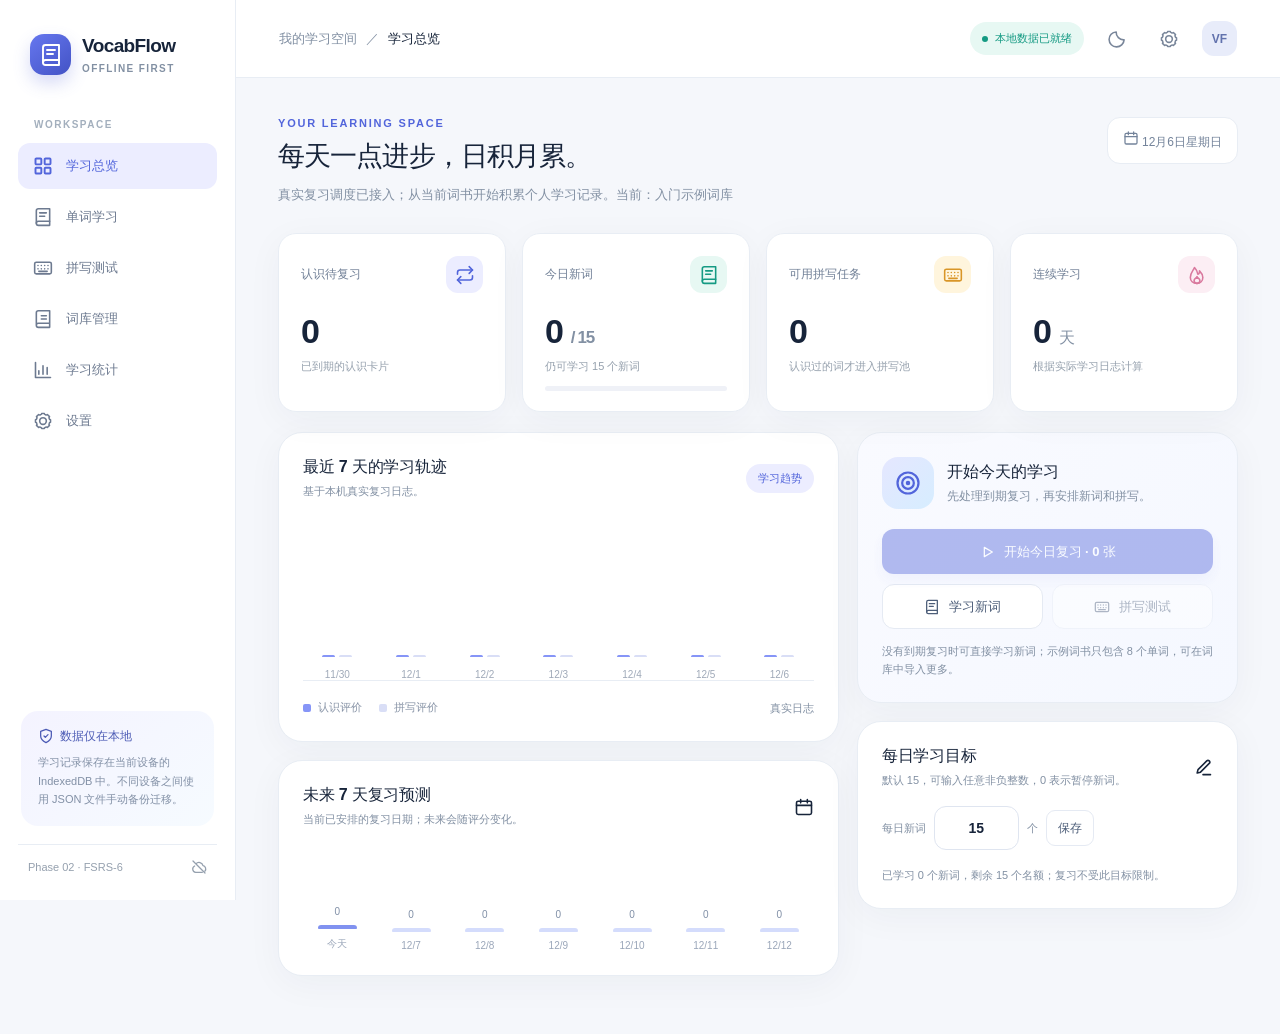
==== index.html @ 05d101ba "Add files via upload" ====
<!doctype html>
<html lang="zh-CN">
<head>
  <meta charset="UTF-8" />
  <meta name="viewport" content="width=device-width,initial-scale=1,viewport-fit=cover" />
  <meta name="theme-color" content="#f5f7fb" />
  <meta name="description" content="VocabFlow 第一阶段 UI 原型：数据仪表盘、专注背词、独立拼写测试。" />
  <title>VocabFlow · Phase 2 离线学习</title>
  <link rel="stylesheet" href="./styles.css" />
</head>
<body>
  <svg xmlns="http://www.w3.org/2000/svg" style="position:absolute;width:0;height:0;overflow:hidden" aria-hidden="true">
    <symbol id="i-book" viewBox="0 0 24 24"><path d="M4 19.5A2.5 2.5 0 0 1 6.5 17H20"/><path d="M6.5 2H20v20H6.5A2.5 2.5 0 0 1 4 19.5v-15A2.5 2.5 0 0 1 6.5 2Z"/><path d="M8 7h8M8 11h6"/></symbol>
    <symbol id="i-grid" viewBox="0 0 24 24"><rect x="3" y="3" width="7" height="7" rx="1"/><rect x="14" y="3" width="7" height="7" rx="1"/><rect x="3" y="14" width="7" height="7" rx="1"/><rect x="14" y="14" width="7" height="7" rx="1"/></symbol>
    <symbol id="i-repeat" viewBox="0 0 24 24"><path d="m17 2 4 4-4 4"/><path d="M3 11V9a3 3 0 0 1 3-3h15"/><path d="m7 22-4-4 4-4"/><path d="M21 13v2a3 3 0 0 1-3 3H3"/></symbol>
    <symbol id="i-keyboard" viewBox="0 0 24 24"><rect x="2" y="5" width="20" height="14" rx="2"/><path d="M6 9h.01M10 9h.01M14 9h.01M18 9h.01M6 13h.01M10 13h.01M14 13h.01M18 13h.01M7 16h10"/></symbol>
    <symbol id="i-library" viewBox="0 0 24 24"><path d="M4 19.5A2.5 2.5 0 0 1 6.5 17H20M6.5 2H20v20H6.5A2.5 2.5 0 0 1 4 19.5v-15A2.5 2.5 0 0 1 6.5 2Z"/><path d="M10 8h6M10 12h6"/></symbol>
    <symbol id="i-chart" viewBox="0 0 24 24"><path d="M3 3v18h18M7 17v-4M12 17V7M17 17v-8"/></symbol>
    <symbol id="i-settings" viewBox="0 0 24 24"><path d="M12 8a4 4 0 1 0 0 8 4 4 0 0 0 0-8Z"/><path d="M19.4 15a2 2 0 0 0 .4 2.2l-2.6 2.6a2 2 0 0 0-2.2-.4 2 2 0 0 0-1.4 1.6h-3.2a2 2 0 0 0-1.4-1.6 2 2 0 0 0-2.2.4l-2.6-2.6a2 2 0 0 0 .4-2.2A2 2 0 0 0 3 13.6v-3.2A2 2 0 0 0 4.6 9a2 2 0 0 0-.4-2.2L6.8 4.2A2 2 0 0 0 9 4.6 2 2 0 0 0 10.4 3h3.2A2 2 0 0 0 15 4.6a2 2 0 0 0 2.2-.4l2.6 2.6a2 2 0 0 0-.4 2.2 2 2 0 0 0 1.6 1.4v3.2a2 2 0 0 0-1.6 1.4Z"/></symbol>
    <symbol id="i-left" viewBox="0 0 24 24"><path d="m15 18-6-6 6-6"/></symbol>
    <symbol id="i-right" viewBox="0 0 24 24"><path d="M5 12h14m-6-6 6 6-6 6"/></symbol>
    <symbol id="i-play" viewBox="0 0 24 24"><path d="m8 5 12 7-12 7V5Z"/></symbol>
    <symbol id="i-volume" viewBox="0 0 24 24"><path d="M11 5 6 9H3v6h3l5 4V5ZM15 9a5 5 0 0 1 0 6m3-9a9 9 0 0 1 0 12"/></symbol>
    <symbol id="i-check" viewBox="0 0 24 24"><path d="m5 12 4 4L19 6"/></symbol>
    <symbol id="i-x" viewBox="0 0 24 24"><path d="M18 6 6 18M6 6l12 12"/></symbol>
    <symbol id="i-target" viewBox="0 0 24 24"><circle cx="12" cy="12" r="9"/><circle cx="12" cy="12" r="5"/><circle cx="12" cy="12" r="1"/></symbol>
    <symbol id="i-flame" viewBox="0 0 24 24"><path d="M12 22c4 0 7-3 7-7 0-4-2-6-4-8 .2 3-1.2 4-2 4-.5-4-2.6-6.5-4-8-1 3-5 6-5 12 0 4 3 7 8 7Z"/><path d="M12 22c2 0 3.5-1.6 3.5-3.5S13 16 12 14c-1 2-3.5 2.6-3.5 4.5S10 22 12 22Z"/></symbol>
    <symbol id="i-calendar" viewBox="0 0 24 24"><rect x="3" y="5" width="18" height="16" rx="2"/><path d="M16 3v4M8 3v4M3 10h18"/></symbol>
    <symbol id="i-moon" viewBox="0 0 24 24"><path d="M20.5 13A9 9 0 0 1 11 3.5 9 9 0 1 0 20.5 13Z"/></symbol>
    <symbol id="i-sun" viewBox="0 0 24 24"><circle cx="12" cy="12" r="4"/><path d="M12 2v2m0 16v2M4.93 4.93l1.41 1.41m11.32 11.32 1.41 1.41M2 12h2m16 0h2M4.93 19.07l1.41-1.41M17.66 6.34l1.41-1.41"/></symbol>
    <symbol id="i-info" viewBox="0 0 24 24"><circle cx="12" cy="12" r="10"/><path d="M12 11v6m0-10h.01"/></symbol>
    <symbol id="i-upload" viewBox="0 0 24 24"><path d="M12 16V3m-5 5 5-5 5 5M4 17v3a1 1 0 0 0 1 1h14a1 1 0 0 0 1-1v-3"/></symbol>
    <symbol id="i-alert" viewBox="0 0 24 24"><path d="M10.3 3.3 1.9 18a2 2 0 0 0 1.7 3h16.8a2 2 0 0 0 1.7-3L13.7 3.3a2 2 0 0 0-3.4 0Z"/><path d="M12 9v4m0 4h.01"/></symbol>
    <symbol id="i-search" viewBox="0 0 24 24"><circle cx="11" cy="11" r="7"/><path d="m20 20-4-4"/></symbol>
    <symbol id="i-edit" viewBox="0 0 24 24"><path d="M12 20h9M16.5 3.5a2.1 2.1 0 0 1 3 3L9 17l-4 1 1-4Z"/></symbol>
    <symbol id="i-shield" viewBox="0 0 24 24"><path d="M12 22s8-4 8-10V5l-8-3-8 3v7c0 6 8 10 8 10Z"/><path d="m9 12 2 2 4-4"/></symbol>
    <symbol id="i-refresh" viewBox="0 0 24 24"><path d="M20 11a8 8 0 1 0-2.5 6m2.5 3v-6h-6"/></symbol>
    <symbol id="i-cloud-off" viewBox="0 0 24 24"><path d="M3 3l18 18M7.4 7.4A6 6 0 0 1 18 10a5 5 0 0 1 3 8M5.5 10.5A5 5 0 0 0 7 20h10"/></symbol>
    <symbol id="i-undo" viewBox="0 0 24 24"><path d="M9 14 4 9l5-5M4 9h10a6 6 0 0 1 0 12h-2"/></symbol>
    <symbol id="i-pause" viewBox="0 0 24 24"><path d="M9 5v14M15 5v14"/></symbol>
  </svg>
  <div id="app"></div>
  <link rel="manifest" href="./manifest.webmanifest" /><script src="./fsrs6.js" defer></script><script src="./storage.js" defer></script><script src="./app.js" defer></script>
</body>
</html>
---- styles.css ----
:root{font-family:Inter,-apple-system,BlinkMacSystemFont,"Segoe UI","Microsoft YaHei",sans-serif;color:#18233b;background:#f5f7fb;font-synthesis:none;font-weight:400;text-rendering:optimizeLegibility;-webkit-font-smoothing:antialiased;--bg:#f5f7fb;--surface:#fff;--surface2:#f9fbff;--line:#e8edf4;--ink:#17243a;--muted:#8290a3;--accent:#5265db;--accent-soft:#ecedff;--accent-hover:#3c50ca;--teal:#159a83;--teal-soft:#e7f8f3;--amber:#d99628;--amber-soft:#fff5dd;--danger:#db6372;--danger-soft:#fef0f1;--shadow:0 8px 36px rgba(27,44,79,.045);--shadow-lg:0 22px 54px rgba(39,55,85,.09);--radius:18px;--radius-lg:24px}
*{box-sizing:border-box}html{min-width:320px;scroll-behavior:smooth}body{margin:0;min-width:320px}button,input,textarea{font:inherit}button{cursor:pointer}button:disabled{opacity:.43;cursor:not-allowed;transform:none!important}button:focus-visible,input:focus-visible,a:focus-visible{outline:3px solid #91a0ff;outline-offset:3px}button,.icon-btn{transition:background .15s,transform .15s,border-color .15s,color .15s}button:not(:disabled):active{transform:scale(.98)}a{color:inherit;text-decoration:none}h1,h2,h3,p{margin:0}.svg-icon{width:20px;height:20px;stroke:currentColor;stroke-width:1.9;fill:none;stroke-linecap:round;stroke-linejoin:round;flex-shrink:0}.icon-sm{width:16px;height:16px}.icon-xs{width:14px;height:14px}.icon-lg{width:24px;height:24px}.icon-xl{width:28px;height:28px}.app-shell{min-height:100vh;display:grid;grid-template-columns:236px minmax(0,1fr)}.sidebar{background:var(--surface);border-right:1px solid var(--line);padding:32px 18px 22px;display:flex;flex-direction:column;gap:0;position:sticky;top:0;height:100vh}.brand{display:flex;align-items:center;gap:11px;padding:2px 12px 36px}.brand-icon{width:41px;height:41px;border-radius:14px;display:flex;align-items:center;justify-content:center;background:linear-gradient(140deg,#6677ef,#4353c5);color:#fff;box-shadow:0 8px 17px rgba(82,101,219,.24)}.brand h1{font-size:19px;letter-spacing:-.6px;font-weight:750;line-height:1.2}.brand small{display:block;color:var(--muted);font-size:10px;margin-top:5px;letter-spacing:1.4px;font-weight:600}.section-caption{font-size:10px;color:#a3afbd;letter-spacing:1.5px;font-weight:750;padding:0 16px;margin:8px 0 13px}.nav-list{display:flex;flex-direction:column;gap:5px}.nav-btn{border:0;background:transparent;color:#6d7a90;display:flex;align-items:center;gap:13px;padding:13px 15px;width:100%;text-align:left;border-radius:12px;font-size:13px;font-weight:560}.nav-btn:hover{background:var(--surface2);color:var(--ink)}.nav-btn.active{background:var(--accent-soft);color:var(--accent);font-weight:750}.nav-btn.active .svg-icon{stroke-width:2.3}.sidebar-spacer{flex:1}.side-notice{border-radius:17px;background:linear-gradient(140deg,#f4f3ff,#f6fbff);padding:17px;margin:8px 3px 18px}.side-notice .notice-head{color:#4c5bb5;font-weight:750;font-size:12px;display:flex;align-items:center;gap:6px}.side-notice p{font-size:11px;line-height:1.7;color:#8290a6;margin-top:8px}.sidebar-foot{padding:14px 10px 3px;border-top:1px solid var(--line);display:flex;align-items:center;justify-content:space-between;color:#95a0ae;font-size:11px}.main-frame{min-width:0;min-height:100vh;display:flex;flex-direction:column}.topbar{height:78px;border-bottom:1px solid var(--line);display:flex;align-items:center;justify-content:space-between;padding:0 43px;gap:16px;background:var(--surface)}.breadcrumb{font-size:13px;color:var(--muted);display:flex;align-items:center;gap:9px}.breadcrumb strong{color:var(--ink);font-weight:700}.top-right{display:flex;align-items:center;gap:14px}.status-pill{font-size:11px;border-radius:999px;background:var(--teal-soft);color:var(--teal);display:flex;align-items:center;gap:7px;padding:9px 12px;font-weight:650}.status-dot{width:6px;height:6px;border-radius:50%;background:var(--teal)}.avatar{height:35px;width:35px;border-radius:12px;background:#e8ecfa;color:#6272ad;display:grid;place-items:center;font-size:12px;font-weight:800}.icon-btn{background:transparent;border:1px solid transparent;color:#79869a;border-radius:11px;width:38px;height:38px;display:inline-flex;align-items:center;justify-content:center}.icon-btn:hover{background:var(--surface2);color:var(--accent)}.content{padding:39px 42px 58px;width:100%;max-width:1400px;margin:0 auto;flex:1}.page-heading{display:flex;justify-content:space-between;align-items:start;gap:24px;margin-bottom:27px}.eyebrow{font-size:11px;font-weight:750;letter-spacing:1.8px;color:var(--accent);text-transform:uppercase;margin-bottom:10px}.page-title{font-size:27px;letter-spacing:-.9px;line-height:1.3;font-weight:790}.page-desc{color:var(--muted);margin-top:10px;font-size:13px;line-height:1.7}.date-chip{padding:12px 15px;border:1px solid var(--line);background:var(--surface);border-radius:13px;color:#73839a;font-size:12px;white-space:nowrap}.metrics-grid{display:grid;grid-template-columns:repeat(4,minmax(0,1fr));gap:16px;margin-bottom:20px}.metric-card{background:var(--surface);border:1px solid var(--line);border-radius:var(--radius);padding:22px 22px 20px;min-height:157px;box-shadow:var(--shadow);position:relative;overflow:hidden}.metric-top{display:flex;align-items:center;justify-content:space-between;gap:9px;font-size:12px;color:#718097;font-weight:600}.metric-icon{height:37px;width:37px;border-radius:12px;display:grid;place-items:center}.metric-icon.lavender{background:var(--accent-soft);color:var(--accent)}.metric-icon.mint{background:var(--teal-soft);color:var(--teal)}.metric-icon.orange{background:var(--amber-soft);color:var(--amber)}.metric-icon.pink{background:#fceef4;color:#d9799e}.metric-value{font-size:34px;letter-spacing:-1.3px;line-height:1;margin:21px 0 11px;font-weight:790}.metric-foot{font-size:11px;color:#95a0ad}.metric-foot strong{color:var(--teal);font-weight:700}.mini-progress{height:5px;border-radius:100px;background:#eff1f7;overflow:hidden;margin-top:12px}.mini-progress>span{height:100%;display:block;background:var(--accent);border-radius:100px;transition:width .2s}.main-grid{display:grid;grid-template-columns:1.25fr .85fr;gap:18px}.panel{border:1px solid var(--line);border-radius:var(--radius-lg);background:var(--surface);box-shadow:var(--shadow);padding:24px}.panel-head{display:flex;justify-content:space-between;align-items:center;gap:12px;margin-bottom:22px}.panel-title{font-size:16px;font-weight:750;letter-spacing:-.2px}.panel-subtitle{font-size:11px;color:var(--muted);margin-top:5px;line-height:1.6}.panel-link{color:var(--accent);font-size:12px;font-weight:650;background:none;border:0;padding:7px}.action-panel{background:linear-gradient(125deg,#f9faff,#f5f8ff)}.start-intro{display:flex;align-items:center;gap:13px;margin-bottom:20px}.start-art{height:52px;width:52px;border-radius:16px;background:linear-gradient(135deg,#e5e7ff,#d6edff);display:grid;place-items:center;color:var(--accent)}.start-intro h3{font-size:16px;font-weight:750}.start-intro p{margin-top:5px;font-size:12px;color:var(--muted)}.btn{min-height:45px;border:1px solid transparent;border-radius:12px;font-size:13px;font-weight:740;display:inline-flex;align-items:center;justify-content:center;gap:9px;padding:10px 16px;line-height:1.35}.btn-primary{background:var(--accent);color:white;box-shadow:0 6px 13px rgba(82,101,219,.13)}.btn-primary:hover:not(:disabled){background:var(--accent-hover)}.btn-secondary{color:#4d5e79;background:var(--surface);border-color:#e5eaf3}.btn-secondary:hover:not(:disabled){background:var(--accent-soft);color:var(--accent);border-color:#d4d8ff}.btn-ghost{background:transparent;color:#7b889d}.btn-ghost:hover:not(:disabled){background:var(--surface2)}.btn-danger{color:#bb4154;background:var(--danger-soft);border-color:#facbd2}.btn-full{width:100%}.btn-sm{min-height:36px;padding:8px 11px;font-size:12px;border-radius:9px}.action-secondary{display:grid;grid-template-columns:1fr 1fr;gap:9px;margin-top:10px}.section-stack{display:flex;flex-direction:column;gap:18px}.chart-area{height:158px;display:flex;align-items:end;gap:17px;border-bottom:1px solid var(--line);padding:12px 6px 0}.chart-col{flex:1;min-width:0;display:flex;flex-direction:column;align-items:center;justify-content:end;height:100%;gap:5px}.chart-bars{height:120px;display:flex;align-items:flex-end;justify-content:center;gap:4px;width:100%}.bar{display:block;width:13px;max-width:38%;border-radius:5px 5px 1px 1px;min-height:2px}.bar-primary{background:#8695f7}.bar-muted{background:#d9def6}.chart-day{font-size:10px;color:#9fa9b8;padding-top:7px}.legend{display:flex;gap:17px;font-size:11px;color:#8793a6}.legend span{display:flex;align-items:center;gap:7px}.legend i{width:8px;height:8px;border-radius:2px;display:inline-block}.chart-footer{display:flex;justify-content:space-between;align-items:center;gap:12px;margin-top:18px}.goal-row{display:flex;gap:11px;align-items:center;justify-content:space-between}.goal-text{font-size:12px;color:var(--muted)}.goal-value{font-size:13px;font-weight:750;color:var(--ink)}.divider{height:1px;background:var(--line);margin:20px 0}.small-label{font-size:11px;color:var(--muted)}.input{background:var(--surface);border:1px solid #dfe5f0;border-radius:12px;padding:12px 13px;min-height:44px;width:100%;font-size:14px;color:var(--ink);outline:none}.input:focus{border-color:var(--accent);box-shadow:0 0 0 3px rgba(82,101,219,.10)}.goal-inline{display:flex;align-items:center;gap:8px}.goal-inline .input{width:85px;text-align:center;font-weight:700}.goal-error{font-size:11px;color:var(--danger);margin-top:9px}.goal-success{font-size:11px;color:var(--teal);margin-top:9px}.forecast{display:flex;align-items:end;gap:9px;height:100px;padding:5px 2px 0}.forecast-item{flex:1;display:flex;align-items:center;justify-content:end;flex-direction:column;gap:8px;height:100%}.forecast-bar{width:100%;max-width:39px;min-height:4px;border-radius:7px 7px 2px 2px;background:#d4dcfc}.forecast-bar.today{background:#8192f0}.forecast-item small{font-size:10px;color:#9aa6b9}.forecast-item em{font-size:10px;font-style:normal;color:#8190a7}.page-footer{font-size:11px;color:#a1acbb;text-align:right;padding-top:24px}.subtle-hint{font-size:11px;color:var(--muted);line-height:1.65}.focus-shell{max-width:790px;margin:0 auto;padding-top:2px;min-height:calc(100vh - 220px)}.focus-head{display:flex;align-items:center;justify-content:space-between;gap:12px;margin-bottom:17px}.back-link{background:transparent;border:0;color:#79879a;display:flex;gap:8px;align-items:center;padding:8px 0;font-size:12px}.back-link:hover{color:var(--accent)}.focus-label{display:flex;flex-direction:column;align-items:center;gap:4px}.focus-label b{font-size:13px;font-weight:750}.focus-label span{font-size:11px;color:var(--muted)}.progress-track{height:6px;background:#e9edf7;border-radius:100px;overflow:hidden;margin:0 0 22px}.progress-fill{height:100%;border-radius:100px;background:linear-gradient(90deg,#7889ee,#5265db);transition:width .2s}.flash-card{background:var(--surface);border:1px solid var(--line);box-shadow:var(--shadow-lg);border-radius:26px;min-height:352px;padding:40px 36px;display:flex;justify-content:center;align-items:center;flex-direction:column;text-align:center;position:relative;gap:13px}.word{font-size:43px;line-height:1.2;font-weight:750;letter-spacing:-1.25px;overflow-wrap:anywhere}.ipa{font-size:16px;color:#98a4b8;display:flex;align-items:center;justify-content:center;gap:7px}.word-tag{position:absolute;left:22px;top:21px;border-radius:99px;background:var(--surface2);color:#8b97a9;padding:6px 11px;font-size:10px;font-weight:700;letter-spacing:.25px}.word-meaning{font-size:20px;font-weight:750;margin:3px 0 0;color:var(--ink);line-height:1.5}.word-example{font-size:14px;color:#55647d;line-height:1.8;margin-top:7px;max-width:95%}.word-example-cn{font-size:12px;color:#9aa5b6;line-height:1.7}.word-instruction{color:#a5afc0;font-size:12px;margin-top:18px}.focus-actions{max-width:600px;margin:23px auto 0;display:flex;flex-direction:column;gap:13px}.rating-grid{display:grid;grid-template-columns:repeat(4,1fr);gap:10px}.rating-btn{border:1px solid var(--line);background:var(--surface);min-height:68px;border-radius:15px;display:flex;flex-direction:column;align-items:center;justify-content:center;gap:6px;box-shadow:var(--shadow);font-size:13px;font-weight:750;color:var(--ink)}.rating-btn small{font-size:10px;color:var(--muted);font-weight:500}.rating-btn.again{color:var(--danger)}.rating-btn.hard{color:var(--amber)}.rating-btn.good{color:var(--accent)}.rating-btn.easy{color:var(--teal)}.rating-btn:hover{border-color:#a9b4f5;background:var(--surface2)}.focus-help{display:flex;align-items:center;justify-content:space-between;gap:10px;color:#97a4b5;font-size:11px;margin-top:15px}.shortcut{display:inline-flex;align-items:center;justify-content:center;border:1px solid #dfe5f1;border-bottom-width:2px;border-radius:6px;font-size:10px;padding:2px 5px;min-width:22px;color:#8e9bb0}.focus-bottom-note{text-align:center;font-size:11px;color:#a9b2c1;margin-top:28px}.spelling-prompt{background:var(--surface);border:1px solid var(--line);box-shadow:var(--shadow);border-radius:24px;min-height:207px;padding:35px 22px;display:flex;justify-content:center;align-items:center;gap:11px;flex-direction:column;text-align:center}.spelling-prompt p{font-size:12px;color:var(--muted)}.spelling-prompt h2{font-size:25px;line-height:1.5;font-weight:750}.pos-pill{font-size:11px;border-radius:99px;background:var(--surface2);color:#8997a8;padding:6px 12px}.spelling-form{max-width:590px;margin:26px auto 0}.input-caption{display:block;font-size:12px;color:#697790;font-weight:700;margin-bottom:10px}.spell-input{height:60px;font-size:20px;text-align:center;letter-spacing:1.2px}.spell-buttons{display:flex;gap:10px;margin-top:15px}.spell-buttons .btn{flex:1}.result-box{background:var(--surface);border:1px solid var(--line);border-radius:16px;padding:19px 20px;margin-top:15px}.result-title{display:flex;align-items:center;gap:9px;font-weight:750;font-size:14px}.result-title.ok{color:var(--teal)}.result-title.no{color:var(--danger)}.result-box p{font-size:12px;line-height:1.8;color:var(--muted);margin-top:10px}.result-box strong{color:var(--ink)}.chip{display:inline-flex;align-items:center;gap:6px;padding:7px 10px;border-radius:99px;font-size:11px;color:#68778b;background:var(--surface2)}.pill-header{font-size:11px;color:var(--accent);background:var(--accent-soft);border-radius:99px;padding:7px 12px;font-weight:750}.empty-panel{max-width:560px;min-height:350px;margin:45px auto 0;display:flex;justify-content:center;align-items:center;text-align:center;flex-direction:column;gap:12px;background:var(--surface);border:1px solid var(--line);border-radius:24px;padding:34px}.empty-circle{width:74px;height:74px;background:var(--accent-soft);border-radius:25px;display:grid;place-items:center;color:var(--accent)}.empty-panel h2{font-size:20px}.empty-panel p{font-size:13px;color:var(--muted);line-height:1.75;max-width:350px}.spinner{width:28px;height:28px;border-radius:50%;border:3px solid #dfe4fe;border-top-color:var(--accent);animation:spin .8s linear infinite}@keyframes spin{to{transform:rotate(360deg)}}.stack{display:flex;flex-direction:column;gap:17px}.deck-grid{display:grid;grid-template-columns:repeat(3,minmax(0,1fr));gap:17px}.deck-card{border:1px solid var(--line);background:var(--surface);border-radius:20px;padding:23px;box-shadow:var(--shadow)}.deck-card h3{font-size:17px;line-height:1.5;margin-top:15px}.deck-card p{font-size:12px;color:var(--muted);line-height:1.7;margin-top:7px}.deck-card .btn{margin-top:19px}.deck-top{display:flex;justify-content:space-between;align-items:center}.deck-top .metric-icon{width:46px;height:46px}.tiny-badge{border-radius:99px;padding:5px 9px;background:var(--surface2);font-size:10px;color:var(--muted);font-weight:650}.search-bar{display:flex;gap:10px;align-items:center;margin-bottom:22px}.search-bar .input{max-width:400px}.word-list{border:1px solid var(--line);border-radius:16px;background:var(--surface);overflow:hidden}.word-row{display:grid;grid-template-columns:1fr 1fr auto;align-items:center;padding:15px 18px;gap:12px;border-bottom:1px solid var(--line)}.word-row:last-child{border-bottom:0}.word-row b{font-size:14px}.word-row small{font-size:12px;color:var(--muted)}.word-row .tiny-badge{justify-self:end}.stat-grid{display:grid;grid-template-columns:repeat(3,minmax(0,1fr));gap:16px}.settings-grid{display:grid;grid-template-columns:1fr 1fr;gap:18px}.setting-row{display:flex;justify-content:space-between;align-items:center;gap:16px;padding:17px 0;border-bottom:1px solid var(--line)}.setting-row:last-child{border:0}.setting-row strong{display:block;font-size:13px;font-weight:700}.setting-row p{font-size:11px;color:var(--muted);margin-top:6px;line-height:1.6}.switch{width:43px;height:25px;display:inline-flex;align-items:center;justify-content:flex-start;background:#dce3ef;border:0;border-radius:99px;padding:3px;transition:background .15s}.switch.on{justify-content:flex-end;background:var(--accent)}.switch:after{content:"";width:19px;height:19px;background:#fff;border-radius:50%;box-shadow:0 1px 3px #0002}.demobox{display:flex;gap:9px;flex-wrap:wrap;margin-top:16px}.toast{position:fixed;bottom:26px;right:26px;z-index:80;background:#26334a;color:#fff;border-radius:13px;padding:13px 17px;box-shadow:0 14px 35px #12223e40;font-size:12px;display:flex;align-items:center;gap:10px;max-width:min(450px,calc(100vw - 32px));line-height:1.6}.toast.error{background:#943e52}.modal-backdrop{position:fixed;z-index:70;inset:0;background:#101b3180;display:flex;align-items:center;justify-content:center;padding:20px}.modal{background:var(--surface);width:min(420px,100%);border:1px solid var(--line);border-radius:20px;padding:26px;box-shadow:var(--shadow-lg)}.modal h2{font-size:19px}.modal p{font-size:12px;color:var(--muted);margin:11px 0 22px;line-height:1.8}.modal-actions{display:flex;justify-content:flex-end;gap:9px;margin-top:17px}.mobile-nav{display:none}.mobile-only{display:none}
/* Dark mode */
body.theme-dark{--bg:#0c1220;--surface:#141d2e;--surface2:#1a2639;--line:#2a3548;--ink:#e8efff;--muted:#9cabc1;--accent:#8997ff;--accent-hover:#707ff3;--accent-soft:#273258;--teal:#69cdb4;--teal-soft:#153d36;--amber:#efc476;--amber-soft:#3a3121;--danger:#f08691;--danger-soft:#422630;--shadow:0 8px 36px rgba(0,0,0,.15);--shadow-lg:0 22px 54px rgba(0,0,0,.24);background:var(--bg);color:var(--ink)}.theme-dark .side-notice{background:linear-gradient(145deg,#283054,#1c2c41)}.theme-dark .side-notice .notice-head{color:#a8b2ff}.theme-dark .nav-btn{color:#a9b6c9}.theme-dark .nav-btn.active{color:var(--accent)}.theme-dark .action-panel{background:linear-gradient(140deg,#19243b,#1a2740)}.theme-dark .metric-top,.theme-dark .small-label,.theme-dark .metric-foot{color:#a6b5c9}.theme-dark .metric-foot strong{color:var(--teal)}.theme-dark .metric-value,.theme-dark .goal-value{color:var(--ink)}.theme-dark .input{background:var(--surface2);color:var(--ink);border-color:var(--line)}.theme-dark .date-chip{background:var(--surface);border-color:var(--line);color:var(--muted)}.theme-dark .metric-icon.pink{background:#403044;color:#e7a8ca}.theme-dark .flash-card,.theme-dark .spelling-prompt{background:var(--surface)}.theme-dark .word-example{color:#b6c3d9}.theme-dark .word-meaning{color:var(--ink)}.theme-dark .rating-btn{color:var(--ink)}.theme-dark .rating-btn.again{color:var(--danger)}.theme-dark .rating-btn.good{color:var(--accent)}.theme-dark .rating-btn.easy{color:var(--teal)}.theme-dark .rating-btn.hard{color:var(--amber)}.theme-dark .btn-secondary{color:var(--ink);border-color:var(--line);background:var(--surface2)}.theme-dark .btn-ghost{color:var(--muted)}.theme-dark .status-pill{background:var(--teal-soft)}.theme-dark .avatar{background:#283758;color:#acb8eb}.theme-dark .forecast-bar{background:#37436b}.theme-dark .bar-muted{background:#394266}.theme-dark .bar-primary{background:#8597fc}.theme-dark .mini-progress,.theme-dark .progress-track{background:#2a3551}.theme-dark .shortcut{border-color:#566078}
@media(max-width:1200px){.app-shell{grid-template-columns:78px minmax(0,1fr)}.sidebar{padding:30px 12px}.brand{justify-content:center;padding:2px 0 33px}.brand h1,.brand small,.section-caption,.nav-btn span,.side-notice,.sidebar-foot span{display:none}.nav-btn{justify-content:center;padding:13px}.sidebar-foot{justify-content:center}.topbar{padding:0 27px}.content{padding:32px 27px 46px}.metrics-grid{gap:12px}.metric-card{padding:19px}.metric-value{font-size:31px}}
@media(max-width:950px){.metrics-grid{grid-template-columns:repeat(2,minmax(0,1fr))}.main-grid{grid-template-columns:1fr}.deck-grid{grid-template-columns:repeat(2,minmax(0,1fr))}.settings-grid{grid-template-columns:1fr}}
@media(max-width:699px), (orientation:portrait) and (min-width:700px) and (max-width:1023px), (orientation:landscape) and (min-aspect-ratio:2/1) and (pointer:coarse){.app-shell{display:block}.sidebar{display:none}.topbar{height:61px;padding:0 17px}.top-right{gap:6px}.content{padding:25px 16px 103px;max-width:650px}.page-heading{margin-bottom:21px}.page-title{font-size:23px}.page-desc{font-size:12px}.date-chip{display:none}.eyebrow{font-size:10px}.metrics-grid{gap:10px}.metric-card{padding:16px;min-height:133px;border-radius:16px}.metric-top{font-size:11px}.metric-icon{width:32px;height:32px;border-radius:10px}.metric-value{font-size:29px;margin:18px 0 7px}.metric-foot{font-size:10px}.panel{padding:19px;border-radius:18px}.main-grid{gap:14px}.panel-head{margin-bottom:17px}.mobile-nav{display:flex;position:fixed;bottom:0;left:0;right:0;min-height:67px;padding:8px 8px calc(7px + env(safe-area-inset-bottom));z-index:30;background:var(--surface);border-top:1px solid var(--line);box-shadow:0 -6px 24px #15204008;justify-content:space-between;gap:2px}.mobile-nav button{background:none;border:0;color:#8995a7;display:flex;flex-direction:column;gap:4px;align-items:center;justify-content:center;min-width:0;flex:1;padding:6px 0;font-size:10px;font-weight:650}.mobile-nav button.active{color:var(--accent)}.mobile-nav .svg-icon{width:21px;height:21px}.mobile-only{display:inline-flex}.topbar .status-pill{font-size:0;padding:8px}.status-pill .status-dot{width:7px;height:7px}.topbar .status-pill span{display:none}.avatar{display:none}.focus-page .topbar,.focus-page .mobile-nav{display:none}.focus-page .content{padding:20px 15px 52px;min-height:100vh}.focus-shell{min-height:calc(100vh - 95px);display:flex;flex-direction:column}.focus-head{margin-bottom:13px}.focus-label b{font-size:12px}.flash-card{min-height:290px;padding:45px 20px 29px;border-radius:22px}.word{font-size:37px}.ipa{font-size:14px}.word-meaning{font-size:18px}.word-example{font-size:13px}.focus-actions{margin-top:18px;width:100%}.rating-grid{gap:7px}.rating-btn{min-height:67px;font-size:12px;border-radius:12px}.rating-btn small{font-size:9px}.focus-help{font-size:10px}.focus-bottom-note{margin:22px 0 0}.spelling-prompt{min-height:190px}.spelling-prompt h2{font-size:22px}.spelling-form{margin-top:20px}.spell-input{height:56px}.deck-grid{grid-template-columns:1fr}.stat-grid{grid-template-columns:1fr 1fr}.search-bar{flex-wrap:wrap}.word-row{grid-template-columns:1fr 1fr}.word-row .tiny-badge{display:none}.page-footer{text-align:center}.toast{bottom:calc(79px + env(safe-area-inset-bottom));right:12px;left:12px}.focus-page .toast{bottom:17px}.modal{padding:20px}}
@media(max-width:390px){.metric-top{align-items:flex-start}.metric-icon{width:29px;height:29px}.metric-value{font-size:27px}.rating-grid{grid-template-columns:repeat(2,minmax(0,1fr))}.rating-btn{min-height:59px}.goal-inline .input{width:70px}.goal-row{flex-wrap:wrap}.action-secondary{gap:7px}.btn{font-size:12px;padding:10px}}
@media(prefers-reduced-motion:reduce){*,*:before,*:after{animation-duration:.01ms!important;transition-duration:.01ms!important;scroll-behavior:auto!important}}
/* The phone homepage must prioritize actions before analytics charts. */
@media(max-width:699px), (orientation:portrait) and (min-width:700px) and (max-width:1023px), (orientation:landscape) and (min-aspect-ratio:2/1) and (pointer:coarse){
  .main-grid{display:flex;flex-direction:column}
  .main-grid>.section-stack:last-child{order:-1}
  .setting-row:has(.goal-inline){flex-direction:column;align-items:flex-start!important}
  .setting-row .goal-inline{flex-wrap:wrap}
}
.focus-shell>.result-box{max-width:590px;width:100%;margin-left:auto;margin-right:auto}
/* Phase 2: all device layout follows available CSS viewport + orientation.
   8.8in 16:10 tablet in portrait -> mobile bottom navigation;
   8.8in tablet in landscape -> desktop sidebar.
   A landscape phone with short CSS viewport remains mobile. */
html,body,#app{min-height:100%;overflow-x:clip}
:root{color-scheme:light dark}
body{color:var(--ink)}
.focus-page{grid-template-columns:minmax(0,1fr)}
.focus-page .sidebar,.focus-page .topbar,.focus-page .mobile-nav{display:none!important}
.focus-page .content{max-width:1000px;padding:24px 24px 46px;min-height:100dvh}
.focus-shell{min-height:calc(100dvh - 85px)}
.file-input{max-width:100%;height:auto;min-height:48px;padding:12px}
.import-form{display:flex;flex-direction:column;align-items:flex-start;max-width:610px}
.import-form .input{width:100%}
.backup-actions{display:flex;gap:12px;align-items:center;flex-wrap:wrap}
.backup-file-label{cursor:pointer}
.visually-hidden{position:absolute!important;width:1px;height:1px;padding:0;margin:-1px;overflow:hidden;clip:rect(0,0,0,0);white-space:nowrap;border:0}
.rating-btn:focus-visible,.nav-btn:focus-visible{outline:3px solid var(--accent);outline-offset:2px}
@media (orientation:landscape) and (min-width:700px) and (max-aspect-ratio:2/1) and (max-width:1199px){
 .app-shell:not(.focus-page){grid-template-columns:200px minmax(0,1fr)}
 .sidebar{display:flex;padding:22px 12px}
 .brand{justify-content:flex-start;padding:2px 6px 26px;gap:7px}
 .brand h1{display:block;font-size:16px}
 .brand small{display:block;font-size:8px;letter-spacing:1px}
 .section-caption{display:block;padding:0 11px;margin:2px 0 12px}
 .nav-btn{justify-content:flex-start;padding:12px 11px;gap:9px;font-size:12px}
 .nav-btn span{display:inline}
 .side-notice{display:block;padding:12px;margin:10px 1px 12px}
 .side-notice p{font-size:10px}
 .sidebar-foot span{display:block;font-size:9px}
 .sidebar-foot{justify-content:space-between;padding:12px 5px}
 .topbar{height:64px;padding:0 20px}
 .content{padding:23px 22px 40px}
 .metric-card{padding:16px;min-height:126px}
 .metrics-grid{gap:10px}
 .main-grid{gap:12px}
 .panel{padding:18px}
}
@media (orientation:portrait) and (min-width:768px) and (max-width:1023px){
 .content{max-width:820px;padding:25px 24px calc(94px + env(safe-area-inset-bottom))}
 .page-title{font-size:26px}
 .mobile-nav{min-height:72px}
 .flash-card{min-height:380px}
 .focus-page .content{padding:30px 28px 45px}
 .word{font-size:42px}
}
@media (orientation:landscape) and (max-height:640px){
 .focus-page .content{padding:12px 22px 24px}
 .focus-shell{min-height:auto}
 .focus-head{margin-bottom:8px}
 .flash-card{min-height:215px;padding:20px 25px;border-radius:17px}
 .spelling-prompt{min-height:130px;padding:18px 20px}
 .spelling-prompt h2{font-size:21px}
 .word{font-size:32px}
 .focus-actions{margin-top:12px}
 .focus-bottom-note{margin-top:11px}
 .progress-track{margin-bottom:9px}
}
@media (max-width:450px){
 .spell-buttons{flex-direction:column}
 .spell-buttons .btn{min-height:48px}
 .focus-actions .rating-grid{grid-template-columns:repeat(2,minmax(0,1fr))}
 .chart-area{gap:8px}
 .backup-actions{flex-direction:column;align-items:stretch}
 .backup-actions .btn{width:100%}
}
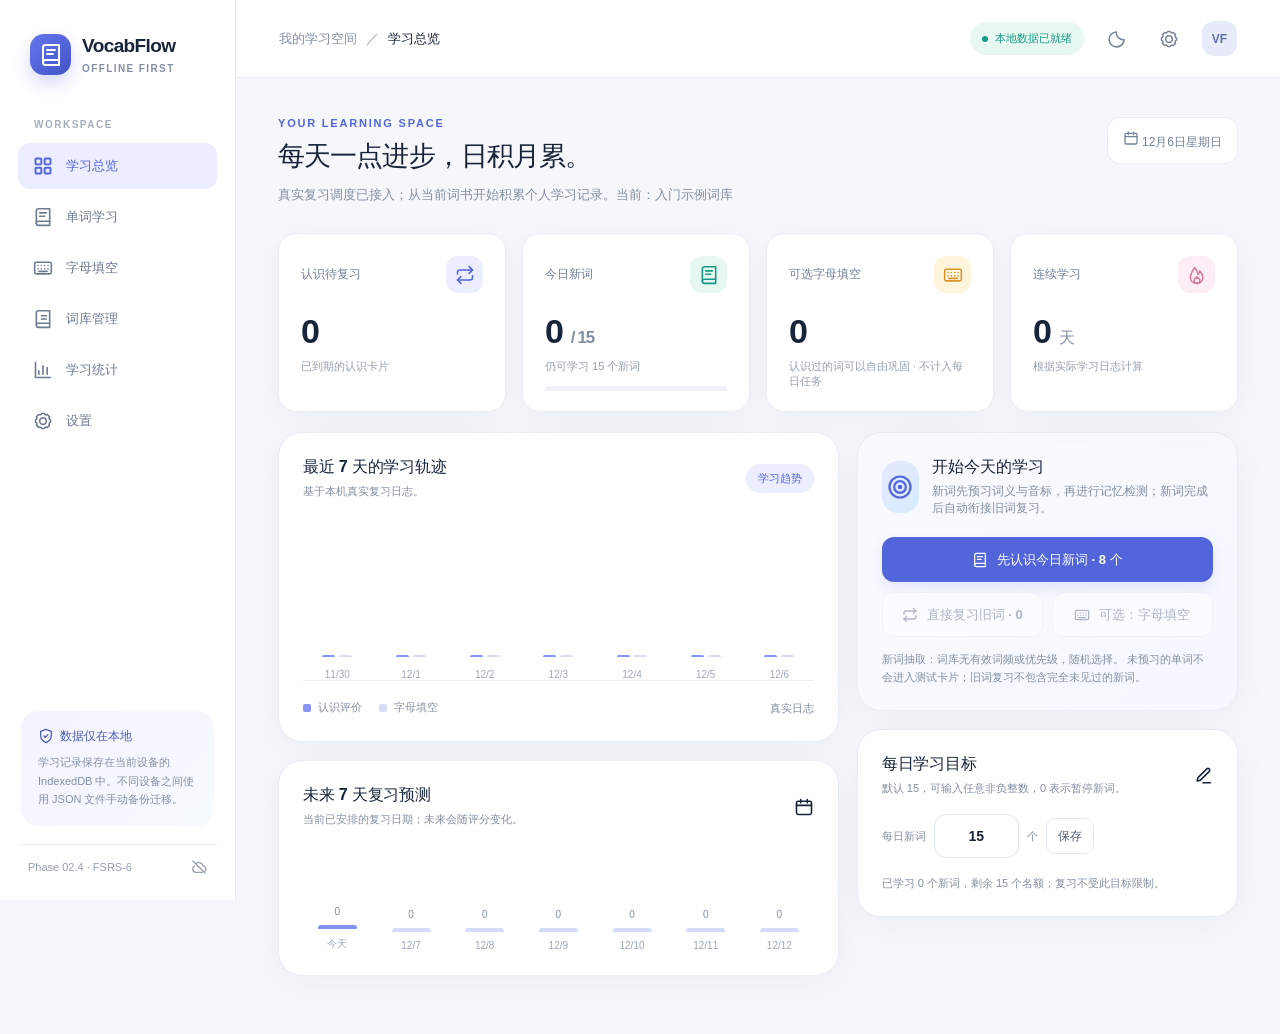
==== commit f7debc1e: "feat: Phase 2.4 priority-random new word selection and mandatory first encounter preview" ====
--- a/index.html
+++ b/index.html
@@ -3,9 +3,12 @@
 <head>
   <meta charset="UTF-8" />
   <meta name="viewport" content="width=device-width,initial-scale=1,viewport-fit=cover" />
-  <meta name="theme-color" content="#f5f7fb" />
-  <meta name="description" content="VocabFlow 第一阶段 UI 原型：数据仪表盘、专注背词、独立拼写测试。" />
-  <title>VocabFlow · Phase 2 离线学习</title>
+  <meta name="theme-color" content="#5265db" />
+  <meta name="description" content="VocabFlow：离线背单词、间隔复习与独立拼写练习，支持 Windows 和 Android 平板。" />
+  <title>VocabFlow · 离线单词学习</title>
+  <link rel="manifest" href="./manifest.webmanifest" />
+  <link rel="icon" type="image/png" sizes="192x192" href="./icon-192.png" />
+  <link rel="apple-touch-icon" href="./icon-192.png" />
   <link rel="stylesheet" href="./styles.css" />
 </head>
 <body>
@@ -40,6 +43,6 @@
     <symbol id="i-pause" viewBox="0 0 24 24"><path d="M9 5v14M15 5v14"/></symbol>
   </svg>
   <div id="app"></div>
-  <link rel="manifest" href="./manifest.webmanifest" /><script src="./fsrs6.js" defer></script><script src="./storage.js" defer></script><script src="./app.js" defer></script>
+  <script src="./fsrs6.js" defer></script><script src="./storage.js" defer></script><script src="./selection.js" defer></script><script src="./app.js" defer></script>
 </body>
 </html>
--- a/styles.css
+++ b/styles.css
@@ -81,3 +81,207 @@
  .backup-actions{flex-direction:column;align-items:stretch}
  .backup-actions .btn{width:100%}
 }
+
+/* Phase 2.1: optional in-word letter completion */
+.cloze-prompt{padding-bottom:22px}
+.cloze-bonus-note{font-size:12px!important;color:var(--muted);line-height:1.5;margin:14px auto 0;max-width:460px}
+.cloze-form{max-width:740px;margin-left:auto;margin-right:auto}
+.cloze-word{display:flex;flex-wrap:wrap;align-items:center;justify-content:center;gap:3px 2px;min-height:86px;padding:20px 10px 12px;border:1px solid var(--line);background:var(--panel);border-radius:16px;max-width:100%;margin-top:8px}
+.cloze-letter{display:inline-flex;justify-content:center;align-items:center;width:27px;min-width:19px;height:45px;font-weight:700;font-size:27px;line-height:1;color:var(--text)}
+.cloze-space{width:11px}
+.cloze-slot{width:40px;min-width:40px;height:48px;text-align:center;font-size:24px;font-weight:750;color:var(--text);border:1px solid var(--accent);border-bottom:3px solid var(--accent);border-radius:8px;background:var(--bg);padding:0;outline-offset:3px;box-shadow:0 2px 5px rgba(50,60,120,.05)}
+.cloze-slot:focus{outline:2px solid var(--accent);background:var(--panel)}
+.cloze-slot.is-correct{border-color:#0f766e;color:#0f766e;background:rgba(15,118,110,.08)}
+.cloze-slot.is-wrong{border-color:#dc2626;color:#dc2626;background:rgba(220,38,38,.06)}
+.cloze-guide{text-align:center;font-size:13px;color:var(--muted);line-height:1.6;margin:12px auto 24px}
+.cloze-footer{max-width:740px;width:100%;margin:17px auto 0}
+@media(max-width:720px){.cloze-word{padding:15px 8px;gap:3px 1px;min-height:80px}.cloze-letter{font-size:22px;width:22px;height:40px}.cloze-slot{font-size:22px;width:30px;height:42px}.cloze-guide{font-size:12px}.cloze-bonus-note{font-size:11px!important}}
+@media(max-height:550px) and (orientation:landscape){.cloze-prompt{min-height:auto;padding:12px 16px}.cloze-word{min-height:60px;padding:8px}.cloze-guide{margin:8px auto 12px}.cloze-footer{margin-top:10px}}
+
+/* Phase 2.3: immersive study / cloze modes. The application shell has no
+   sidebar, no top toolbar and no bottom navigation on these two routes. */
+.app-shell.focus-page {
+  display:block !important;
+  grid-template-columns:minmax(0,1fr) !important;
+  width:100%;
+  min-height:100dvh;
+}
+.focus-page .sidebar, .focus-page .topbar, .focus-page .mobile-nav {display:none !important;}
+.focus-page .main-frame {display:block;width:100%;min-width:0;min-height:100dvh;}
+.focus-page .content {
+  box-sizing:border-box;
+  display:flex;
+  width:100%;max-width:none;min-width:0;
+  min-height:100dvh;
+  padding:clamp(14px,2vh,28px) clamp(16px,2.4vw,50px) clamp(16px,2.1vh,30px) !important;
+  margin:0;
+  align-items:stretch;
+  justify-content:center;
+}
+.focus-page .focus-shell {
+  width:100%;max-width:none;min-width:0;
+  min-height:calc(100dvh - clamp(30px,4.2vh,58px));
+  padding:0;
+  margin:0;
+}
+.focus-page .focus-head {
+  display:grid;
+  grid-template-columns:minmax(105px,1fr) auto minmax(105px,1fr);
+  align-items:center;
+  gap:10px;
+  width:100%;
+}
+.focus-page .focus-label {min-width:0;text-align:center;}
+.focus-page .focus-label b {font-size:clamp(13px,1.25vw,17px);}
+.focus-mode-mark {
+  justify-self:end;
+  display:inline-flex;
+  align-items:center;
+  gap:7px;
+  color:var(--muted);
+  font-size:11px;
+  font-weight:650;
+  white-space:nowrap;
+}
+.focus-page .back-link {white-space:nowrap;justify-self:start;min-height:44px;}
+.focus-page .cloze-workspace {min-width:0;}
+.focus-page .flash-card,.focus-page .spelling-prompt{max-width:none;width:100%;}
+.focus-page .focus-actions{min-width:0;}
+
+/* Landscape tablet and desktop: full-width two-column learning workspace. */
+@media (orientation:landscape) and (min-width:900px) and (min-height:470px),
+       (min-width:1200px) {
+  .focus-page .focus-shell {
+    display:grid;
+    grid-template-columns:minmax(0,1.07fr) minmax(0,.93fr);
+    grid-template-rows:auto auto minmax(0,1fr) auto auto;
+    column-gap:clamp(15px,2.2vw,34px);
+    row-gap:clamp(9px,1.3vh,16px);
+    align-content:stretch;
+    align-items:stretch;
+  }
+  .focus-page .focus-shell > .focus-head {grid-column:1/-1;grid-row:1;margin:0;}
+  .focus-page .focus-shell > .progress-track {grid-column:1/-1;grid-row:2;margin:0;}
+  .focus-page .focus-shell > .flash-card,
+  .focus-page .focus-shell > .spelling-prompt {
+    grid-column:1;
+    grid-row:3;
+    min-width:0;
+    min-height:clamp(290px,calc(100dvh - 160px),780px);
+    padding:clamp(22px,2.6vw,48px);
+    border-radius:clamp(18px,2vw,28px);
+    margin:0;
+  }
+  .focus-page .focus-shell > .focus-actions,
+  .focus-page .focus-shell > .cloze-workspace {
+    grid-column:2;
+    grid-row:3;
+    min-width:0;
+    max-width:none;
+    width:100%;
+    min-height:clamp(290px,calc(100dvh - 160px),780px);
+    display:flex;
+    flex-direction:column;
+    justify-content:center;
+    align-items:stretch;
+    gap:clamp(12px,1.5vh,18px);
+    padding:clamp(18px,2.5vw,42px);
+    margin:0;
+    background:var(--surface);
+    border:1px solid var(--line);
+    border-radius:clamp(18px,2vw,28px);
+    box-shadow:var(--shadow);
+  }
+  .focus-page .focus-shell .rating-grid {grid-template-columns:repeat(2,minmax(0,1fr));gap:12px;}
+  .focus-page .focus-shell .rating-btn {min-height:clamp(68px,10vh,94px);}
+  .focus-page .focus-shell .word {font-size:clamp(36px,3.8vw,60px);}
+  .focus-page .focus-shell .word-meaning{font-size:clamp(18px,1.8vw,26px);}
+  .focus-page .focus-shell .spelling-prompt h2{font-size:clamp(22px,2.3vw,36px);}
+  .focus-page .focus-shell .cloze-form {max-width:none;width:100%;margin:0;min-width:0;}
+  .focus-page .focus-shell .cloze-word{max-width:100%;margin-top:10px;padding:18px 10px;background:var(--surface2);gap:3px 2px;}
+  .focus-page .focus-shell .cloze-letter{width:clamp(21px,2.1vw,31px);font-size:clamp(21px,2.3vw,30px);}
+  .focus-page .focus-shell .cloze-slot{width:clamp(31px,3vw,46px);min-width:31px;height:clamp(43px,4vw,54px);font-size:clamp(22px,2.3vw,30px);}
+  .focus-page .focus-shell .cloze-guide{margin:13px auto 18px;}
+  .focus-page .focus-shell .result-box{width:100%;max-width:none;margin:0;}
+  .focus-page .focus-shell .cloze-footer{width:100%;max-width:none;margin:0;flex-wrap:wrap;}
+  .focus-page .focus-shell .focus-help{flex-wrap:wrap;}
+  .focus-page .focus-shell > .empty-panel{grid-column:1/-1;grid-row:3;max-width:none;align-self:stretch;}
+  .focus-page .focus-shell > .focus-help {grid-column:1/-1;grid-row:4;margin:0;}
+  .focus-page .focus-shell > .focus-bottom-note{grid-column:1/-1;grid-row:5;margin:0;text-align:center;align-self:center;}
+}
+/* Portrait or a landscape phone too short for side-by-side inputs. */
+@media (max-width:899px),
+       (orientation:portrait) and (max-width:1199px) {
+  .focus-page .focus-shell {display:flex;flex-direction:column;gap:0;}
+  .focus-page .focus-shell > .flash-card {min-height:clamp(275px,42dvh,470px);padding:clamp(22px,3.4vw,38px);}
+  .focus-page .focus-shell > .spelling-prompt {min-height:clamp(195px,27dvh,340px);}
+  .focus-page .focus-shell > .focus-actions {width:100%;max-width:none;margin:clamp(12px,2vh,24px) 0 0;}
+  .focus-page .focus-shell > .cloze-workspace {width:100%;margin-top:clamp(12px,2vh,22px);}
+  .focus-page .focus-shell > .focus-bottom-note {margin-top:auto;padding-top:18px;}
+}
+@media (max-width:560px) {
+  .focus-page .focus-head {grid-template-columns:minmax(74px,1fr) auto minmax(30px,1fr);gap:6px;}
+  .focus-page .focus-mode-mark {font-size:0;gap:0;}
+  .focus-page .focus-mode-mark svg{width:18px;height:18px;}
+  .focus-page .focus-label span{font-size:10px;}
+  .focus-page .flash-card{border-radius:20px;}
+}
+@media (orientation:landscape) and (max-height:540px){
+  .focus-page .content{padding:10px 17px 13px!important;}
+  .focus-page .focus-shell > .flash-card,
+  .focus-page .focus-shell > .spelling-prompt,
+  .focus-page .focus-shell > .focus-actions,
+  .focus-page .focus-shell > .cloze-workspace{min-height:250px;}
+  .focus-page .focus-shell > .flash-card{padding:18px 22px;}
+}
+
+/* Phase 2.4: first encounter is a dedicated, distraction-free and full-width page. */
+.focus-page .intro-shell {
+  display:flex!important;
+  flex-direction:column;
+  align-items:stretch;
+  gap:clamp(12px,2vh,22px);
+  width:100%;
+  min-height:calc(100dvh - 44px);
+}
+.focus-page .intro-shell > *{grid-column:auto!important;grid-row:auto!important;min-width:0;}
+.intro-hero{
+  width:100%;padding:clamp(16px,2.1vw,30px);
+  border-radius:20px;border:1px solid var(--line);
+  background:var(--surface);box-shadow:var(--shadow);
+}
+.intro-hero h1{font-size:clamp(22px,2.6vw,35px);margin:6px 0 8px;line-height:1.25;}
+.intro-hero p{margin:0;color:var(--muted);font-size:clamp(13px,1.2vw,15px);line-height:1.7;}
+.intro-list{display:grid;grid-template-columns:repeat(auto-fit,minmax(265px,1fr));gap:clamp(9px,1.2vw,16px);align-items:stretch;}
+.intro-word{
+  display:flex;align-items:flex-start;gap:12px;min-width:0;min-height:119px;
+  border:1px solid var(--line);border-radius:17px;background:var(--surface);
+  padding:clamp(13px,1.4vw,20px);box-shadow:var(--shadow);
+}
+.intro-index{display:flex;align-items:center;justify-content:center;flex:0 0 25px;height:25px;border-radius:8px;background:var(--accent-soft);color:var(--accent);font-weight:700;font-size:12px;}
+.intro-word-main{flex:1;min-width:0;}
+.intro-word-main strong{display:block;font-size:clamp(18px,1.75vw,24px);line-height:1.3;overflow-wrap:anywhere;}
+.intro-pronunciation{display:block;margin-top:3px;font-size:12px;color:var(--muted);line-height:1.5;}
+.intro-word-main p{margin:7px 0 0;color:var(--ink);font-size:clamp(13px,1.15vw,15px);line-height:1.55;overflow-wrap:anywhere;}
+.intro-pos{color:var(--muted);font-size:12px;}
+.intro-audio{flex:0 0 42px;height:42px;border:1px solid var(--line);border-radius:12px;color:var(--accent);background:var(--surface2);display:flex;align-items:center;justify-content:center;}
+.intro-audio:hover{background:var(--accent-soft);}
+.intro-audio svg{height:19px;width:19px;}
+.intro-confirm{position:sticky;bottom:0;z-index:5;display:flex;justify-content:space-between;align-items:center;gap:16px;border:1px solid var(--line);border-radius:16px;padding:12px 18px;background:var(--surface);box-shadow:0 0 22px rgba(24,35,59,.09);}
+.intro-confirm p{flex:1;margin:0;color:var(--muted);line-height:1.55;font-size:13px;}
+.intro-confirm .btn{min-height:49px;white-space:normal;max-width:100%;}
+.intro-shell .focus-bottom-note{padding:0 0 12px;margin:0;}
+@media (orientation:portrait) and (max-width:1023px), (max-width:600px){
+  .intro-list{grid-template-columns:1fr;}
+  .intro-word{min-height:100px;}
+  .intro-confirm{flex-direction:column;align-items:stretch;bottom:env(safe-area-inset-bottom);}
+  .intro-confirm .btn{width:100%;}
+}
+@media (orientation:landscape) and (max-height:640px){
+  .intro-hero{padding:13px 18px;}
+  .intro-hero h1{font-size:24px;margin:3px 0;}
+  .intro-word{min-height:100px;padding:12px;}
+  .intro-confirm{padding:9px 14px;}
+}
+/* Confirmation follows the full list, encouraging users to scan every new word. */
+.focus-page .intro-confirm{position:static;bottom:auto;}
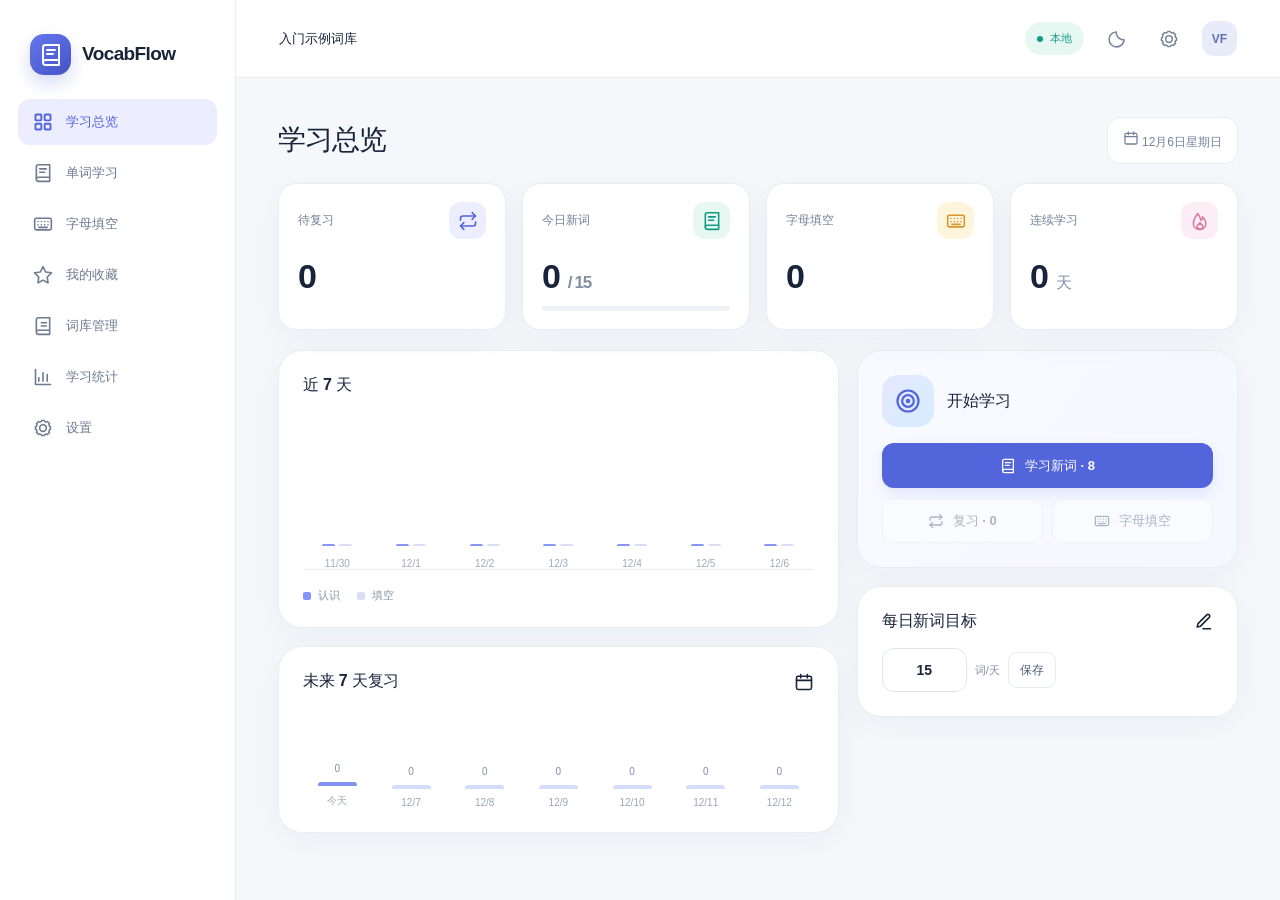
==== commit 43e8b5c7: "feat: favorite vocabulary practice and curated collocation/example enrichment" ====
--- a/index.html
+++ b/index.html
@@ -13,6 +13,7 @@
 </head>
 <body>
   <svg xmlns="http://www.w3.org/2000/svg" style="position:absolute;width:0;height:0;overflow:hidden" aria-hidden="true">
+    <symbol id="i-star" viewBox="0 0 24 24"><path d="m12 2 3.1 6.4 7.1 1-5.1 5 .9 7.1L12 18.1l-6 3.4.9-7.1-5.1-5 7.1-1L12 2Z"/></symbol>
     <symbol id="i-book" viewBox="0 0 24 24"><path d="M4 19.5A2.5 2.5 0 0 1 6.5 17H20"/><path d="M6.5 2H20v20H6.5A2.5 2.5 0 0 1 4 19.5v-15A2.5 2.5 0 0 1 6.5 2Z"/><path d="M8 7h8M8 11h6"/></symbol>
     <symbol id="i-grid" viewBox="0 0 24 24"><rect x="3" y="3" width="7" height="7" rx="1"/><rect x="14" y="3" width="7" height="7" rx="1"/><rect x="3" y="14" width="7" height="7" rx="1"/><rect x="14" y="14" width="7" height="7" rx="1"/></symbol>
     <symbol id="i-repeat" viewBox="0 0 24 24"><path d="m17 2 4 4-4 4"/><path d="M3 11V9a3 3 0 0 1 3-3h15"/><path d="m7 22-4-4 4-4"/><path d="M21 13v2a3 3 0 0 1-3 3H3"/></symbol>
@@ -43,6 +44,6 @@
     <symbol id="i-pause" viewBox="0 0 24 24"><path d="M9 5v14M15 5v14"/></symbol>
   </svg>
   <div id="app"></div>
-  <script src="./fsrs6.js" defer></script><script src="./storage.js" defer></script><script src="./selection.js" defer></script><script src="./app.js" defer></script>
+  <script src="./fsrs6.js" defer></script><script src="./storage.js" defer></script><script src="./selection.js" defer></script><script src="./usage.js" defer></script><script src="./app.js" defer></script>
 </body>
 </html>
--- a/styles.css
+++ b/styles.css
@@ -285,3 +285,83 @@
 }
 /* Confirmation follows the full list, encouraging users to scan every new word. */
 .focus-page .intro-confirm{position:static;bottom:auto;}
+
+/* Phase 2.5 — Quiet UI: only actions, state, learning content. */
+.page-heading{align-items:center;margin-bottom:19px;}
+.page-title{font-size:clamp(22px,2.3vw,28px);}
+.metric-card{min-height:119px;padding:18px 19px;}
+.metric-value{margin:20px 0 0;}
+.metric-card .mini-progress{margin-top:13px;}
+.panel-head{margin-bottom:16px;}
+.panel .chart-area{margin-top:4px;}
+.sidebar .brand{padding-bottom:24px;}
+.start-intro{margin-bottom:16px;}
+.action-secondary{margin-top:10px;}
+.deck-card{display:flex;flex-direction:column;}
+.deck-card .goal-row{margin-bottom:14px;}
+.deck-card .btn{margin-top:auto;}
+.focus-page .focus-head-spacer{min-width:0;}
+.focus-page .focus-head{margin-bottom:10px;}
+.focus-page .focus-label{gap:2px;}
+.focus-page .focus-label span{font-size:12px;color:var(--muted);}
+.focus-page .flash-card>.word{margin-top:0;}
+.focus-page .focus-help{justify-content:flex-end;margin-top:10px;}
+.focus-page .focus-actions{justify-content:center;}
+.focus-page .focus-shell{row-gap:10px;}
+.focus-page .intro-shell{gap:clamp(9px,1.5vh,16px);}
+.focus-page .intro-confirm{border:0;box-shadow:none;background:transparent;padding:2px 0 0;justify-content:flex-end;}
+.intro-confirm .btn{min-width:210px;}
+.focus-page .spelling-prompt{justify-content:center;}
+.focus-page .cloze-prompt h2{margin-top:0;}
+.focus-page .cloze-form .cloze-word{margin-top:0;}
+.focus-page .cloze-form .spell-buttons{margin-top:17px;}
+.compact-help{margin-top:15px;border-top:1px solid var(--line);padding-top:13px;color:var(--muted);font-size:12px;line-height:1.65;}
+.compact-help summary{display:inline-flex;cursor:pointer;font-weight:600;color:var(--muted);}
+.compact-help[open] p{margin-top:9px;max-width:630px;}
+.safety-note{font-size:12px;color:var(--muted);margin-top:12px;}
+.setting-row>.goal-inline{justify-content:flex-end;}
+.setting-row>.goal-inline>.input{max-width:90px;}
+@media (max-width:699px), (orientation:portrait) and (min-width:700px) and (max-width:1023px){
+ .metric-card{min-height:110px;padding:15px;}
+ .metric-value{margin:14px 0 0;}
+ .intro-confirm .btn{width:100%;}
+ .setting-row>.goal-inline{justify-content:flex-start;}
+}
+
+/* Favorites and learning-context additions; use compact interfaces. */
+.favorite-btn{border:1px solid var(--line);border-radius:11px;width:39px;height:39px;display:inline-flex;align-items:center;justify-content:center;background:var(--surface);color:var(--muted);cursor:pointer;flex-shrink:0;transition:background .15s,color .15s}
+.favorite-btn .svg-icon{width:20px;height:20px}
+.favorite-btn.active{color:#e9a32f;background:rgba(233,163,47,.10);border-color:rgba(233,163,47,.35)}
+.favorite-btn.active .svg-icon{fill:rgba(233,163,47,.25)}
+.favorite-btn:hover{background:var(--accent-soft)}
+.flash-card{position:relative}
+.flash-card .favorite-btn.in-card{position:absolute;top:15px;right:15px}
+.spelling-prompt{position:relative}
+.spelling-prompt .favorite-btn.in-cloze{position:absolute;top:13px;right:13px}
+.intro-word .favorite-btn{flex:0 0 38px}
+.usage-notes{margin-top:13px;display:flex;flex-direction:column;gap:10px;width:100%;max-width:100%;font-size:clamp(13px,1.25vw,16px);line-height:1.55}
+.usage-phrase{display:flex;align-items:baseline;gap:12px;flex-wrap:wrap;color:var(--ink)}
+.usage-phrase span{font-size:11px;color:var(--muted);letter-spacing:.03em}
+.usage-example{border-left:2px solid var(--accent);padding:3px 0 3px 13px;color:var(--ink)}
+.usage-example small{display:block;margin-top:5px;color:var(--muted);font-size:.9em}
+.favorite-panel{display:flex;flex-direction:column;gap:16px}
+.favorite-actions{display:flex;flex-wrap:wrap;align-items:center;gap:12px}
+.favorite-actions .btn{min-height:43px}
+.favorite-list{display:grid;grid-template-columns:repeat(auto-fit,minmax(270px,1fr));gap:12px}
+.favorite-row{border:1px solid var(--line);border-radius:15px;padding:17px;background:var(--surface)}
+.favorite-main{display:flex;align-items:start;justify-content:space-between;gap:10px}
+.favorite-main strong{font-size:20px}
+.favorite-main small,.vf-word-row small{display:block;font-size:12px;color:var(--muted);margin-top:4px}
+.favorite-main p{margin:11px 0 0;line-height:1.5;font-size:14px}
+.favorite-row .usage-notes{font-size:13px}
+.vf-word-row{display:flex;align-items:center;justify-content:space-between;gap:12px}
+.vf-row-definition{flex:1;min-width:0;overflow:hidden;display:-webkit-box;-webkit-box-orient:vertical;-webkit-line-clamp:2;font-size:13px}
+.vf-row-actions{display:flex;gap:7px;align-items:center}
+.vf-row-actions .icon-btn{min-width:38px;min-height:38px;border:1px solid var(--line);border-radius:11px}
+.vf-modal-backdrop{position:fixed;inset:0;z-index:1000;background:rgba(10,18,35,.64);display:flex;justify-content:center;align-items:center;padding:16px}
+.vf-modal{background:var(--surface);border-radius:20px;border:1px solid var(--line);width:min(100%,550px);max-height:90dvh;overflow-y:auto;padding:25px;box-shadow:0 20px 70px rgba(0,0,0,.2)}
+.vf-modal form{display:flex;flex-direction:column;gap:15px}
+.vf-modal form>label{display:flex;flex-direction:column;gap:7px;font-weight:600;font-size:13px}
+.vf-modal .input{width:100%;min-height:42px}
+.vf-modal textarea.input{resize:vertical;padding:12px}
+@media(max-width:700px){.favorite-list{grid-template-columns:1fr}.vf-row-definition{font-size:12px}.vf-word-row{gap:7px}.vf-modal{padding:17px}.favorite-actions .btn{flex:1}}
